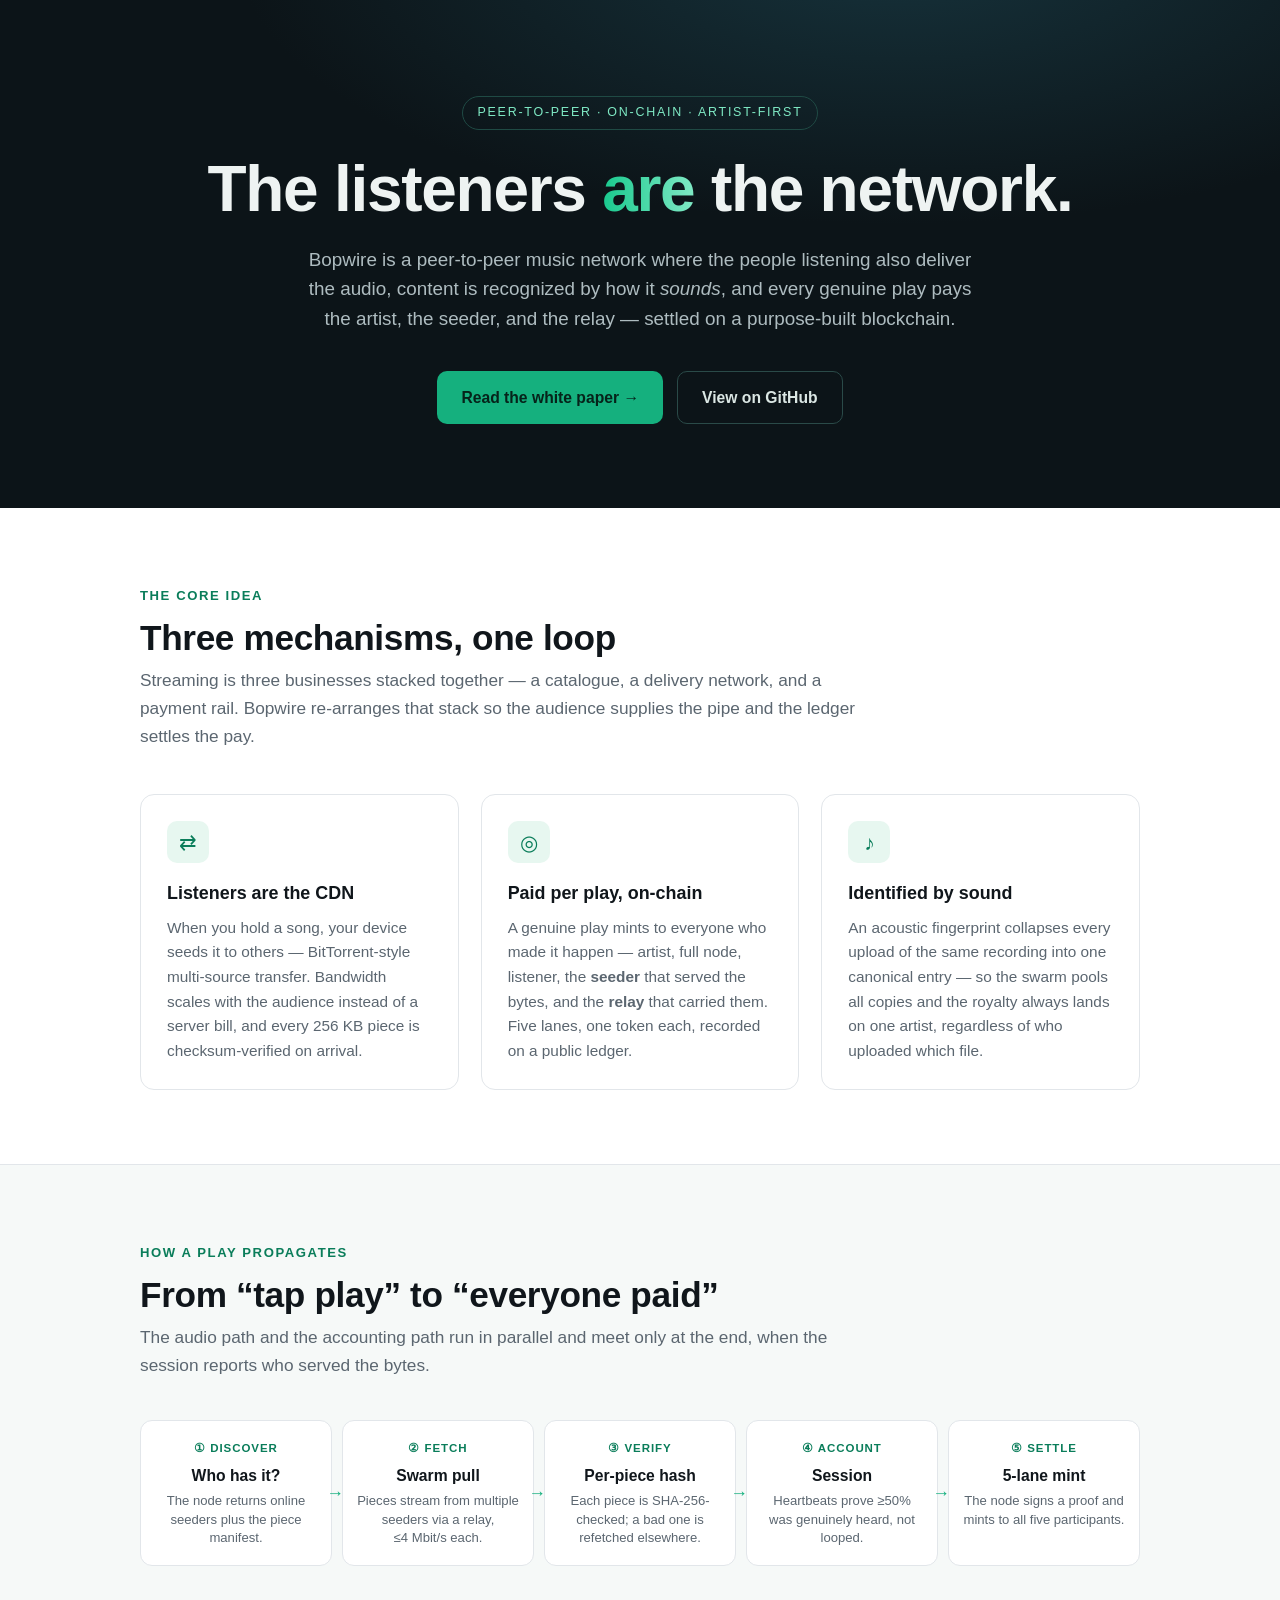
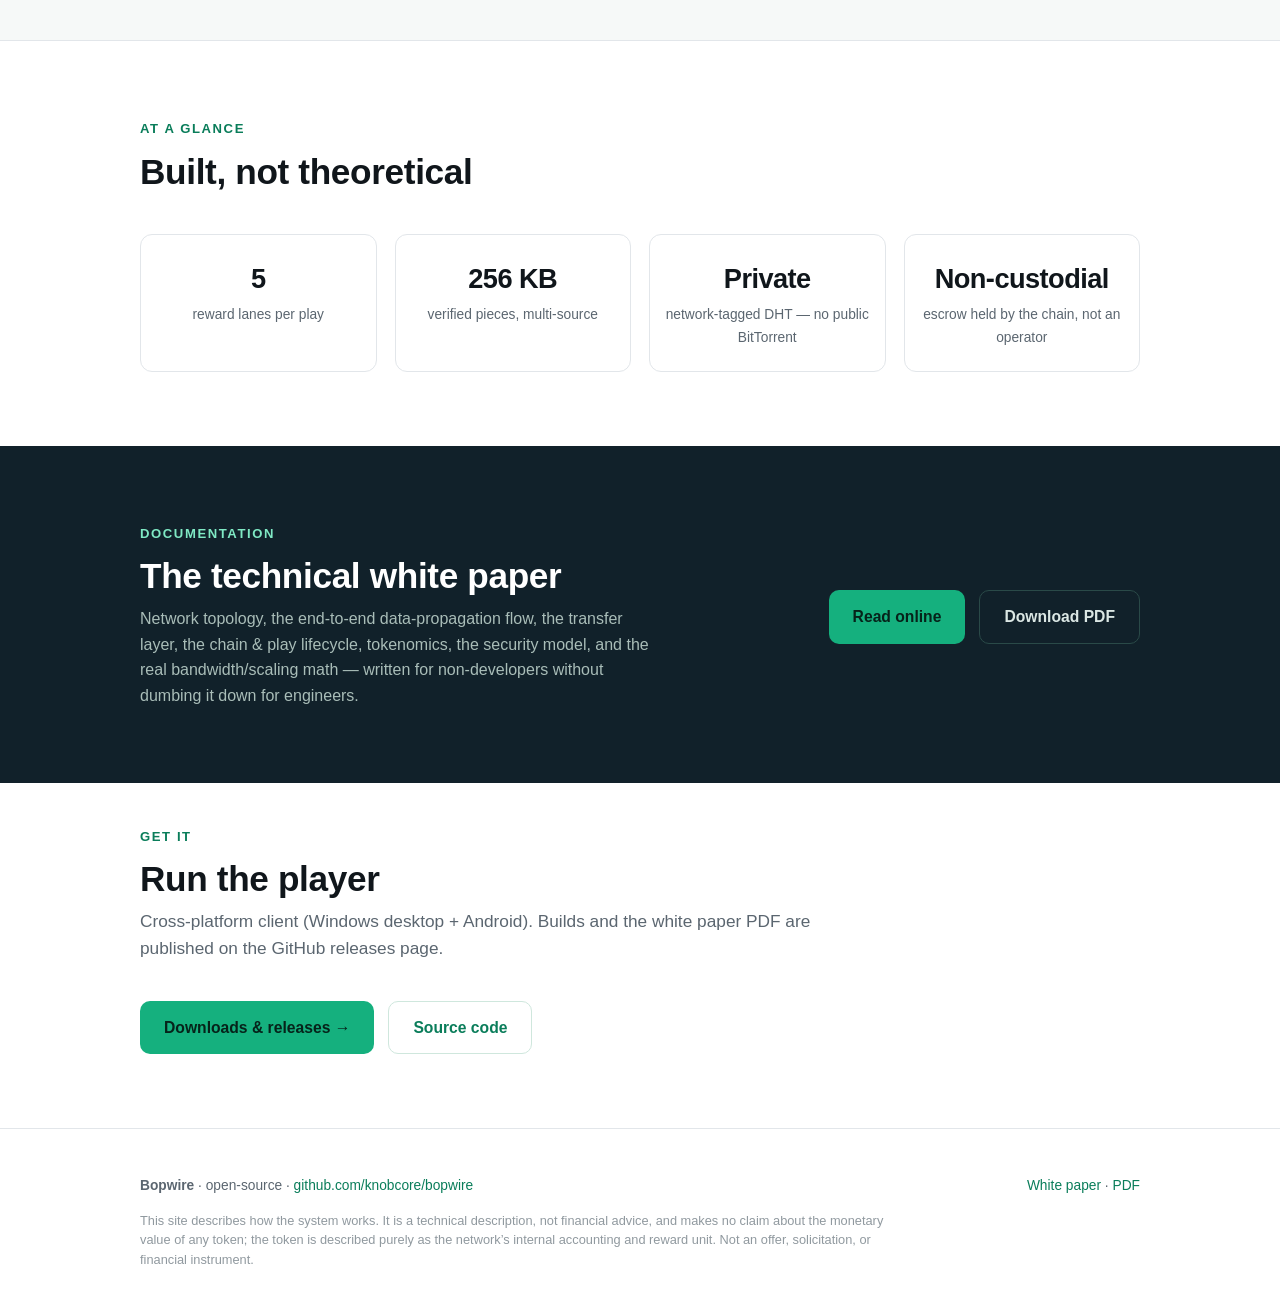
==== index.html @ 142aca7e "rebrand: MusicChain -> Bopwire across site + white paper Co-Authored-By: Claude Opus 4.8 (1M context" ====
<!doctype html>
<html lang="en">
<head>
<meta charset="utf-8">
<meta name="viewport" content="width=device-width,initial-scale=1">
<title>Bopwire — peer-to-peer music, paid per play</title>
<meta name="description" content="A peer-to-peer music network where the listeners are the infrastructure, content is verified by acoustic fingerprint, and every play settles on a purpose-built blockchain.">
<style>
:root{
  --ink:#10161b;--muted:#5b6670;--line:#e2e6ea;--bg:#ffffff;
  --accent:#15b07e;--accent-d:#0a7d5a;--dark:#0c1418;--dark2:#11212a;
}
*{box-sizing:border-box;margin:0;padding:0}
html{scroll-behavior:smooth}
body{background:var(--bg);color:var(--ink);
  font:16px/1.6 -apple-system,"Segoe UI",Roboto,Helvetica,Arial,sans-serif;-webkit-font-smoothing:antialiased}
a{color:var(--accent-d);text-decoration:none}
a:hover{text-decoration:underline}
.mono{font-family:"Cascadia Mono",Consolas,"SFMono-Regular",Menlo,monospace}

/* hero */
.hero{background:radial-gradient(1200px 500px at 70% -10%,#16323b 0%,var(--dark) 55%);
  color:#eef3f2;padding:96px 24px 84px;text-align:center;position:relative;overflow:hidden}
.hero .tag{display:inline-block;font-size:.78rem;letter-spacing:.14em;text-transform:uppercase;
  color:#7fe9c4;border:1px solid #1f4a44;border-radius:999px;padding:6px 14px;margin-bottom:26px}
.hero h1{font-size:clamp(2.4rem,6vw,4rem);line-height:1.05;letter-spacing:-.02em;font-weight:800}
.hero h1 .accent{background:linear-gradient(90deg,#19c98e,#7fe9c4);-webkit-background-clip:text;background-clip:text;color:transparent}
.hero p.sub{max-width:680px;margin:22px auto 0;font-size:1.18rem;color:#aebcc0;line-height:1.55}
.cta{margin-top:38px;display:flex;gap:14px;justify-content:center;flex-wrap:wrap}
.btn{display:inline-flex;align-items:center;gap:8px;padding:13px 24px;border-radius:10px;
  font-weight:600;font-size:.98rem;transition:transform .08s ease}
.btn:hover{text-decoration:none;transform:translateY(-1px)}
.btn-primary{background:var(--accent);color:#06231a}
.btn-ghost{background:transparent;color:#dbe7e4;border:1px solid #2a4a48}

/* sections */
section{padding:74px 24px}
.wrap{max-width:1000px;margin:0 auto}
.eyebrow{color:var(--accent-d);font-weight:700;font-size:.82rem;letter-spacing:.12em;text-transform:uppercase}
h2{font-size:clamp(1.6rem,3.5vw,2.2rem);line-height:1.15;letter-spacing:-.01em;margin:.3em 0 .2em}
.lead{color:var(--muted);font-size:1.08rem;max-width:720px;margin-top:.5em}

.pillars{display:grid;grid-template-columns:repeat(3,1fr);gap:22px;margin-top:44px}
.card{border:1px solid var(--line);border-radius:14px;padding:26px;background:#fff;
  transition:box-shadow .15s ease,border-color .15s ease}
.card:hover{box-shadow:0 8px 30px rgba(10,40,30,.07);border-color:#cfe7dd}
.card .ic{width:42px;height:42px;border-radius:10px;background:#e7f7f0;color:var(--accent-d);
  display:flex;align-items:center;justify-content:center;font-size:1.3rem;margin-bottom:16px}
.card h3{font-size:1.12rem;margin-bottom:8px}
.card p{color:var(--muted);font-size:.96rem}

/* loop diagram */
.loop{background:#f6f9f8;border-top:1px solid var(--line);border-bottom:1px solid var(--line)}
.flow{display:grid;grid-template-columns:repeat(5,1fr);gap:10px;margin-top:40px;align-items:stretch}
.node{background:#fff;border:1px solid var(--line);border-radius:12px;padding:18px 14px;text-align:center;position:relative}
.node .n{font-size:.72rem;color:var(--accent-d);font-weight:700;letter-spacing:.08em}
.node h4{font-size:.98rem;margin:6px 0 4px}
.node p{font-size:.82rem;color:var(--muted);line-height:1.4}
.node:not(:last-child)::after{content:"→";position:absolute;right:-13px;top:50%;transform:translateY(-50%);
  color:var(--accent);font-weight:700;font-size:1.1rem;z-index:2}

/* facts */
.facts{display:grid;grid-template-columns:repeat(4,1fr);gap:18px;margin-top:42px}
.fact{text-align:center;padding:22px 12px;border:1px solid var(--line);border-radius:12px}
.fact .big{font-size:1.7rem;font-weight:800;color:var(--ink);letter-spacing:-.02em}
.fact .lbl{color:var(--muted);font-size:.86rem;margin-top:4px}

/* paper band */
.paper{background:var(--dark2);color:#e7eeec}
.paper .wrap{display:flex;gap:40px;align-items:center;flex-wrap:wrap;justify-content:space-between}
.paper h2{color:#fff}
.paper p{color:#a9bdb8;max-width:520px;margin-top:10px}
.paper .links{display:flex;gap:14px;flex-wrap:wrap;margin-top:6px}

footer{padding:46px 24px;border-top:1px solid var(--line);color:var(--muted);font-size:.86rem}
footer .wrap{display:flex;justify-content:space-between;gap:20px;flex-wrap:wrap}
.disclaimer{margin-top:14px;font-size:.8rem;color:#90999f;max-width:760px;line-height:1.5}

@media(max-width:820px){
  .pillars{grid-template-columns:1fr}
  .flow{grid-template-columns:1fr;gap:26px}
  .node:not(:last-child)::after{content:"↓";right:50%;top:auto;bottom:-22px;transform:translateX(50%)}
  .facts{grid-template-columns:repeat(2,1fr)}
}
</style>
</head>
<body>

<header class="hero">
  <span class="tag">Peer-to-peer · on-chain · artist-first</span>
  <h1>The listeners <span class="accent">are</span> the network.</h1>
  <p class="sub">Bopwire is a peer-to-peer music network where the people listening also deliver the audio, content is recognized by how it <em>sounds</em>, and every genuine play pays the artist, the seeder, and the relay — settled on a purpose-built blockchain.</p>
  <div class="cta">
    <a class="btn btn-primary" href="whitepaper.html">Read the white paper →</a>
    <a class="btn btn-ghost" href="https://github.com/knobcore/bopwire">View on GitHub</a>
  </div>
</header>

<section>
  <div class="wrap">
    <span class="eyebrow">The core idea</span>
    <h2>Three mechanisms, one loop</h2>
    <p class="lead">Streaming is three businesses stacked together — a catalogue, a delivery network, and a payment rail. Bopwire re-arranges that stack so the audience supplies the pipe and the ledger settles the pay.</p>
    <div class="pillars">
      <div class="card">
        <div class="ic">⇄</div>
        <h3>Listeners are the CDN</h3>
        <p>When you hold a song, your device seeds it to others — BitTorrent-style multi-source transfer. Bandwidth scales with the audience instead of a server bill, and every 256&nbsp;KB piece is checksum-verified on arrival.</p>
      </div>
      <div class="card">
        <div class="ic">◎</div>
        <h3>Paid per play, on-chain</h3>
        <p>A genuine play mints to everyone who made it happen — artist, full node, listener, the <strong>seeder</strong> that served the bytes, and the <strong>relay</strong> that carried them. Five lanes, one token each, recorded on a public ledger.</p>
      </div>
      <div class="card">
        <div class="ic">♪</div>
        <h3>Identified by sound</h3>
        <p>An acoustic fingerprint collapses every upload of the same recording into one canonical entry — so the swarm pools all copies and the royalty always lands on one artist, regardless of who uploaded which file.</p>
      </div>
    </div>
  </div>
</section>

<section class="loop">
  <div class="wrap">
    <span class="eyebrow">How a play propagates</span>
    <h2>From “tap play” to “everyone paid”</h2>
    <p class="lead">The audio path and the accounting path run in parallel and meet only at the end, when the session reports who served the bytes.</p>
    <div class="flow">
      <div class="node"><div class="n">① DISCOVER</div><h4>Who has it?</h4><p>The node returns online seeders plus the piece manifest.</p></div>
      <div class="node"><div class="n">② FETCH</div><h4>Swarm pull</h4><p>Pieces stream from multiple seeders via a relay, ≤4&nbsp;Mbit/s each.</p></div>
      <div class="node"><div class="n">③ VERIFY</div><h4>Per-piece hash</h4><p>Each piece is SHA-256-checked; a bad one is refetched elsewhere.</p></div>
      <div class="node"><div class="n">④ ACCOUNT</div><h4>Session</h4><p>Heartbeats prove ≥50% was genuinely heard, not looped.</p></div>
      <div class="node"><div class="n">⑤ SETTLE</div><h4>5-lane mint</h4><p>The node signs a proof and mints to all five participants.</p></div>
    </div>
  </div>
</section>

<section>
  <div class="wrap">
    <span class="eyebrow">At a glance</span>
    <h2>Built, not theoretical</h2>
    <div class="facts">
      <div class="fact"><div class="big">5</div><div class="lbl">reward lanes per play</div></div>
      <div class="fact"><div class="big">256&nbsp;KB</div><div class="lbl">verified pieces, multi-source</div></div>
      <div class="fact"><div class="big">Private</div><div class="lbl">network-tagged DHT — no public BitTorrent</div></div>
      <div class="fact"><div class="big">Non-custodial</div><div class="lbl">escrow held by the chain, not an operator</div></div>
    </div>
  </div>
</section>

<section class="paper">
  <div class="wrap">
    <div>
      <span class="eyebrow" style="color:#7fe9c4">Documentation</span>
      <h2>The technical white paper</h2>
      <p>Network topology, the end-to-end data-propagation flow, the transfer layer, the chain &amp; play lifecycle, tokenomics, the security model, and the real bandwidth/scaling math — written for non-developers without dumbing it down for engineers.</p>
    </div>
    <div class="links">
      <a class="btn btn-primary" href="whitepaper.html">Read online</a>
      <a class="btn btn-ghost" href="whitepaper.pdf">Download PDF</a>
    </div>
  </div>
</section>

<section style="padding-top:40px">
  <div class="wrap">
    <span class="eyebrow">Get it</span>
    <h2>Run the player</h2>
    <p class="lead">Cross-platform client (Windows desktop + Android). Builds and the white paper PDF are published on the GitHub releases page.</p>
    <div class="cta" style="justify-content:flex-start">
      <a class="btn btn-primary" href="https://github.com/knobcore/bopwire/releases">Downloads &amp; releases →</a>
      <a class="btn btn-ghost" style="color:#0a7d5a;border-color:#cfe7dd" href="https://github.com/knobcore/bopwire">Source code</a>
    </div>
  </div>
</section>

<footer>
  <div class="wrap">
    <div><strong>Bopwire</strong> · open-source · <a href="https://github.com/knobcore/bopwire">github.com/knobcore/bopwire</a></div>
    <div><a href="whitepaper.html">White paper</a> · <a href="whitepaper.pdf">PDF</a></div>
  </div>
  <div class="wrap"><p class="disclaimer">This site describes how the system works. It is a technical description, not financial advice, and makes no claim about the monetary value of any token; the token is described purely as the network’s internal accounting and reward unit. Not an offer, solicitation, or financial instrument.</p></div>
</footer>

</body>
</html>
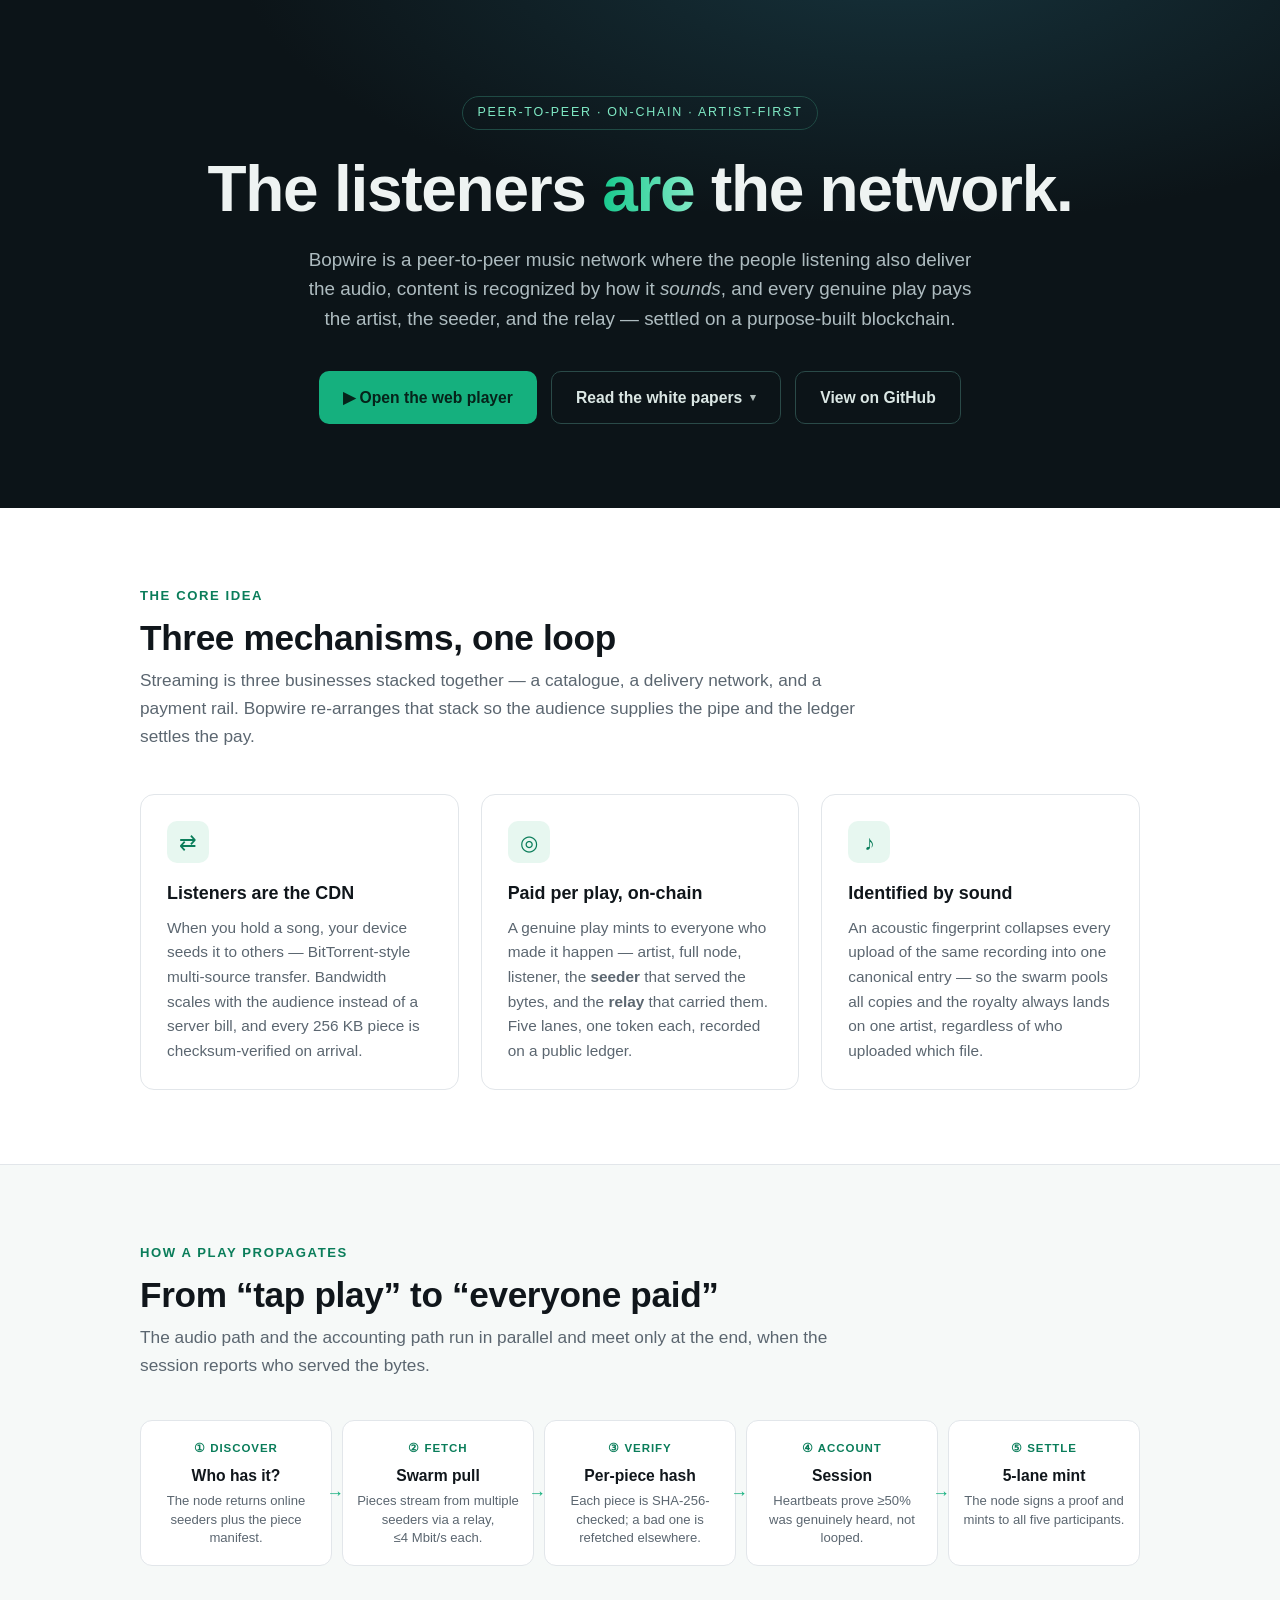
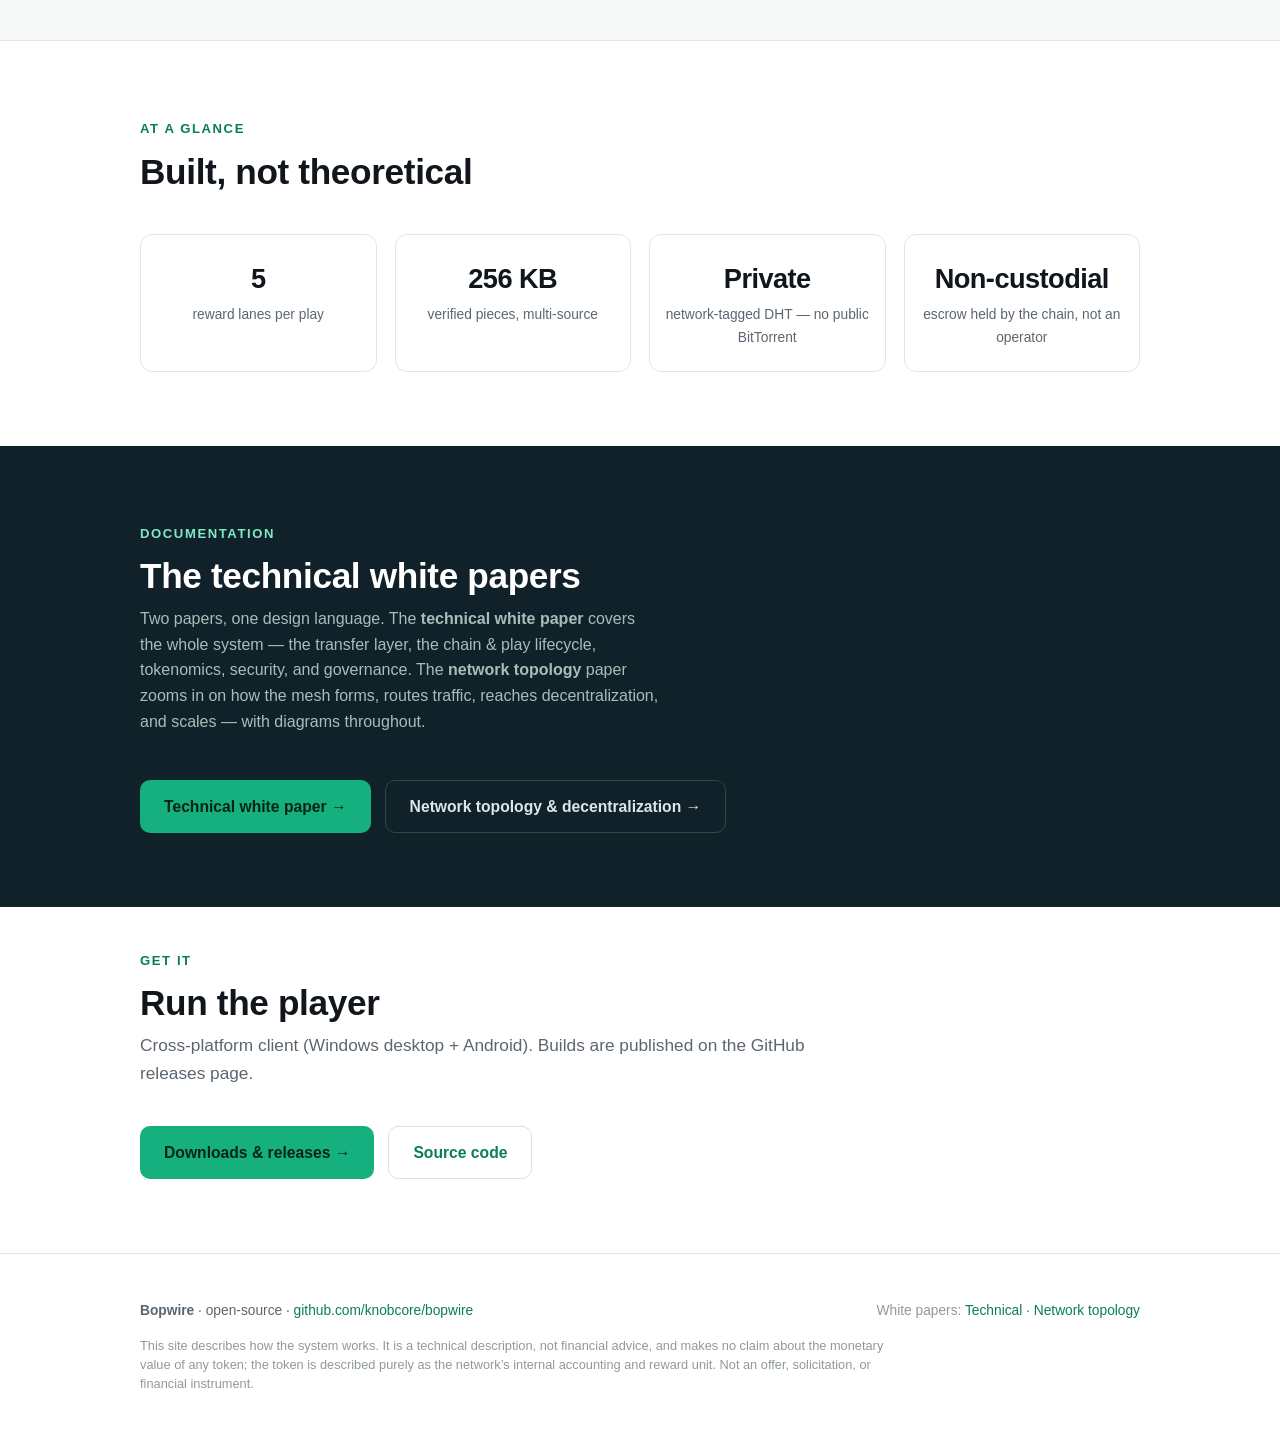
==== commit e4ef66ae: "site: add Network Topology white paper + multi-paper menu Adds a second technical white paper (white" ====
--- a/index.html
+++ b/index.html
@@ -20,7 +20,7 @@
 
 /* hero */
 .hero{background:radial-gradient(1200px 500px at 70% -10%,#16323b 0%,var(--dark) 55%);
-  color:#eef3f2;padding:96px 24px 84px;text-align:center;position:relative;overflow:hidden}
+  color:#eef3f2;padding:96px 24px 84px;text-align:center;position:relative}
 .hero .tag{display:inline-block;font-size:.78rem;letter-spacing:.14em;text-transform:uppercase;
   color:#7fe9c4;border:1px solid #1f4a44;border-radius:999px;padding:6px 14px;margin-bottom:26px}
 .hero h1{font-size:clamp(2.4rem,6vw,4rem);line-height:1.05;letter-spacing:-.02em;font-weight:800}
@@ -33,6 +33,27 @@
 .btn-primary{background:var(--accent);color:#06231a}
 .btn-ghost{background:transparent;color:#dbe7e4;border:1px solid #2a4a48}
 
+/* white-paper dropdown (holds multiple papers) */
+.papers{position:relative;display:inline-block}
+.papers>summary{list-style:none;cursor:pointer}
+.papers>summary::-webkit-details-marker{display:none}
+.papers>summary::marker{content:""}
+.papers .caret{transition:transform .15s ease;font-size:.7em;opacity:.8}
+.papers[open] .caret{transform:rotate(180deg)}
+.papers-menu{position:absolute;top:calc(100% + 8px);left:0;z-index:30;min-width:320px;
+  background:#fff;border:1px solid var(--line);border-radius:14px;
+  box-shadow:0 16px 48px rgba(10,40,30,.22);padding:8px;text-align:left}
+.papers-menu .hd{font-size:.68rem;letter-spacing:.1em;text-transform:uppercase;
+  color:var(--muted);font-weight:700;padding:8px 12px 5px}
+.papers-menu a{display:block;padding:11px 12px;border-radius:9px;color:var(--ink)}
+.papers-menu a:hover{background:#eef7f3;text-decoration:none}
+.papers-menu a strong{display:block;font-size:.96rem;color:var(--ink)}
+.papers-menu a span{display:block;font-size:.82rem;color:var(--muted);margin-top:2px;line-height:1.4}
+/* light context (paper band / footer) */
+.paper .papers-menu a:hover,footer .papers-menu a:hover{background:#eef7f3}
+/* the hero must let the menu overflow its clipped box */
+.papers[open]{z-index:30}
+
 /* sections */
 section{padding:74px 24px}
 .wrap{max-width:1000px;margin:0 auto}
@@ -91,7 +112,15 @@
   <h1>The listeners <span class="accent">are</span> the network.</h1>
   <p class="sub">Bopwire is a peer-to-peer music network where the people listening also deliver the audio, content is recognized by how it <em>sounds</em>, and every genuine play pays the artist, the seeder, and the relay — settled on a purpose-built blockchain.</p>
   <div class="cta">
-    <a class="btn btn-primary" href="whitepaper.html">Read the white paper →</a>
+    <a class="btn btn-primary" href="player/">▶ Open the web player</a>
+    <details class="papers">
+      <summary class="btn btn-ghost">Read the white papers <span class="caret">▾</span></summary>
+      <div class="papers-menu">
+        <div class="hd">Technical white papers</div>
+        <a href="whitepaper.html"><strong>Technical white paper</strong><span>The full system — mechanisms, transfer layer, chain, economics, security &amp; governance.</span></a>
+        <a href="whitepaper-network.html"><strong>Network Topology &amp; Decentralization</strong><span>How the mesh forms, routes traffic, and scales — with diagrams.</span></a>
+      </div>
+    </details>
     <a class="btn btn-ghost" href="https://github.com/knobcore/bopwire">View on GitHub</a>
   </div>
 </header>
@@ -153,12 +182,12 @@
   <div class="wrap">
     <div>
       <span class="eyebrow" style="color:#7fe9c4">Documentation</span>
-      <h2>The technical white paper</h2>
-      <p>Network topology, the end-to-end data-propagation flow, the transfer layer, the chain &amp; play lifecycle, tokenomics, the security model, and the real bandwidth/scaling math — written for non-developers without dumbing it down for engineers.</p>
+      <h2>The technical white papers</h2>
+      <p>Two papers, one design language. The <strong>technical white paper</strong> covers the whole system — the transfer layer, the chain &amp; play lifecycle, tokenomics, security, and governance. The <strong>network topology</strong> paper zooms in on how the mesh forms, routes traffic, reaches decentralization, and scales — with diagrams throughout.</p>
     </div>
     <div class="links">
-      <a class="btn btn-primary" href="whitepaper.html">Read online</a>
-      <a class="btn btn-ghost" href="whitepaper.pdf">Download PDF</a>
+      <a class="btn btn-primary" href="whitepaper.html">Technical white paper →</a>
+      <a class="btn btn-ghost" href="whitepaper-network.html" style="color:#dbe7e4;border-color:#2a4a48">Network topology &amp; decentralization →</a>
     </div>
   </div>
 </section>
@@ -167,7 +196,7 @@
   <div class="wrap">
     <span class="eyebrow">Get it</span>
     <h2>Run the player</h2>
-    <p class="lead">Cross-platform client (Windows desktop + Android). Builds and the white paper PDF are published on the GitHub releases page.</p>
+    <p class="lead">Cross-platform client (Windows desktop + Android). Builds are published on the GitHub releases page.</p>
     <div class="cta" style="justify-content:flex-start">
       <a class="btn btn-primary" href="https://github.com/knobcore/bopwire/releases">Downloads &amp; releases →</a>
       <a class="btn btn-ghost" style="color:#0a7d5a;border-color:#cfe7dd" href="https://github.com/knobcore/bopwire">Source code</a>
@@ -178,7 +207,8 @@
 <footer>
   <div class="wrap">
     <div><strong>Bopwire</strong> · open-source · <a href="https://github.com/knobcore/bopwire">github.com/knobcore/bopwire</a></div>
-    <div><a href="whitepaper.html">White paper</a> · <a href="whitepaper.pdf">PDF</a></div>
+    <div class="foot-papers"><span style="color:#90999f">White papers:</span>
+      <a href="whitepaper.html">Technical</a> · <a href="whitepaper-network.html">Network topology</a></div>
   </div>
   <div class="wrap"><p class="disclaimer">This site describes how the system works. It is a technical description, not financial advice, and makes no claim about the monetary value of any token; the token is described purely as the network’s internal accounting and reward unit. Not an offer, solicitation, or financial instrument.</p></div>
 </footer>
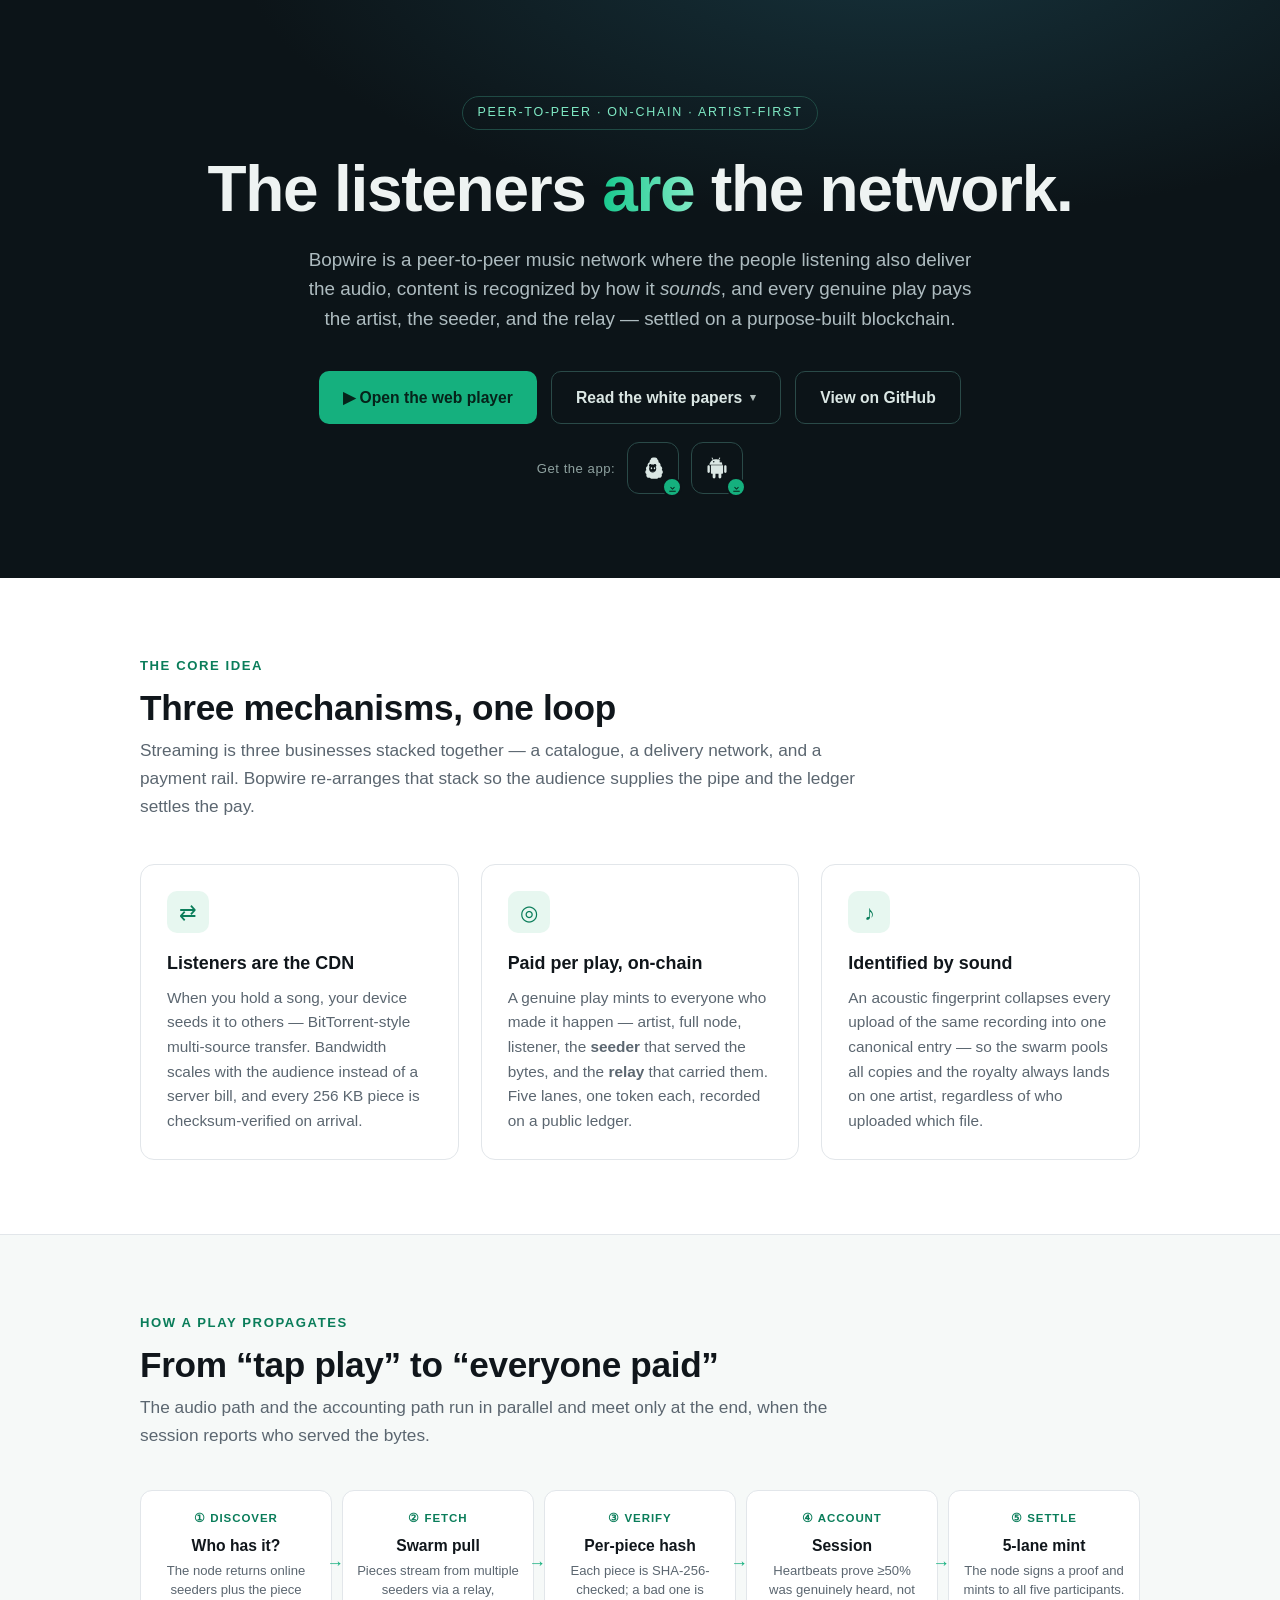
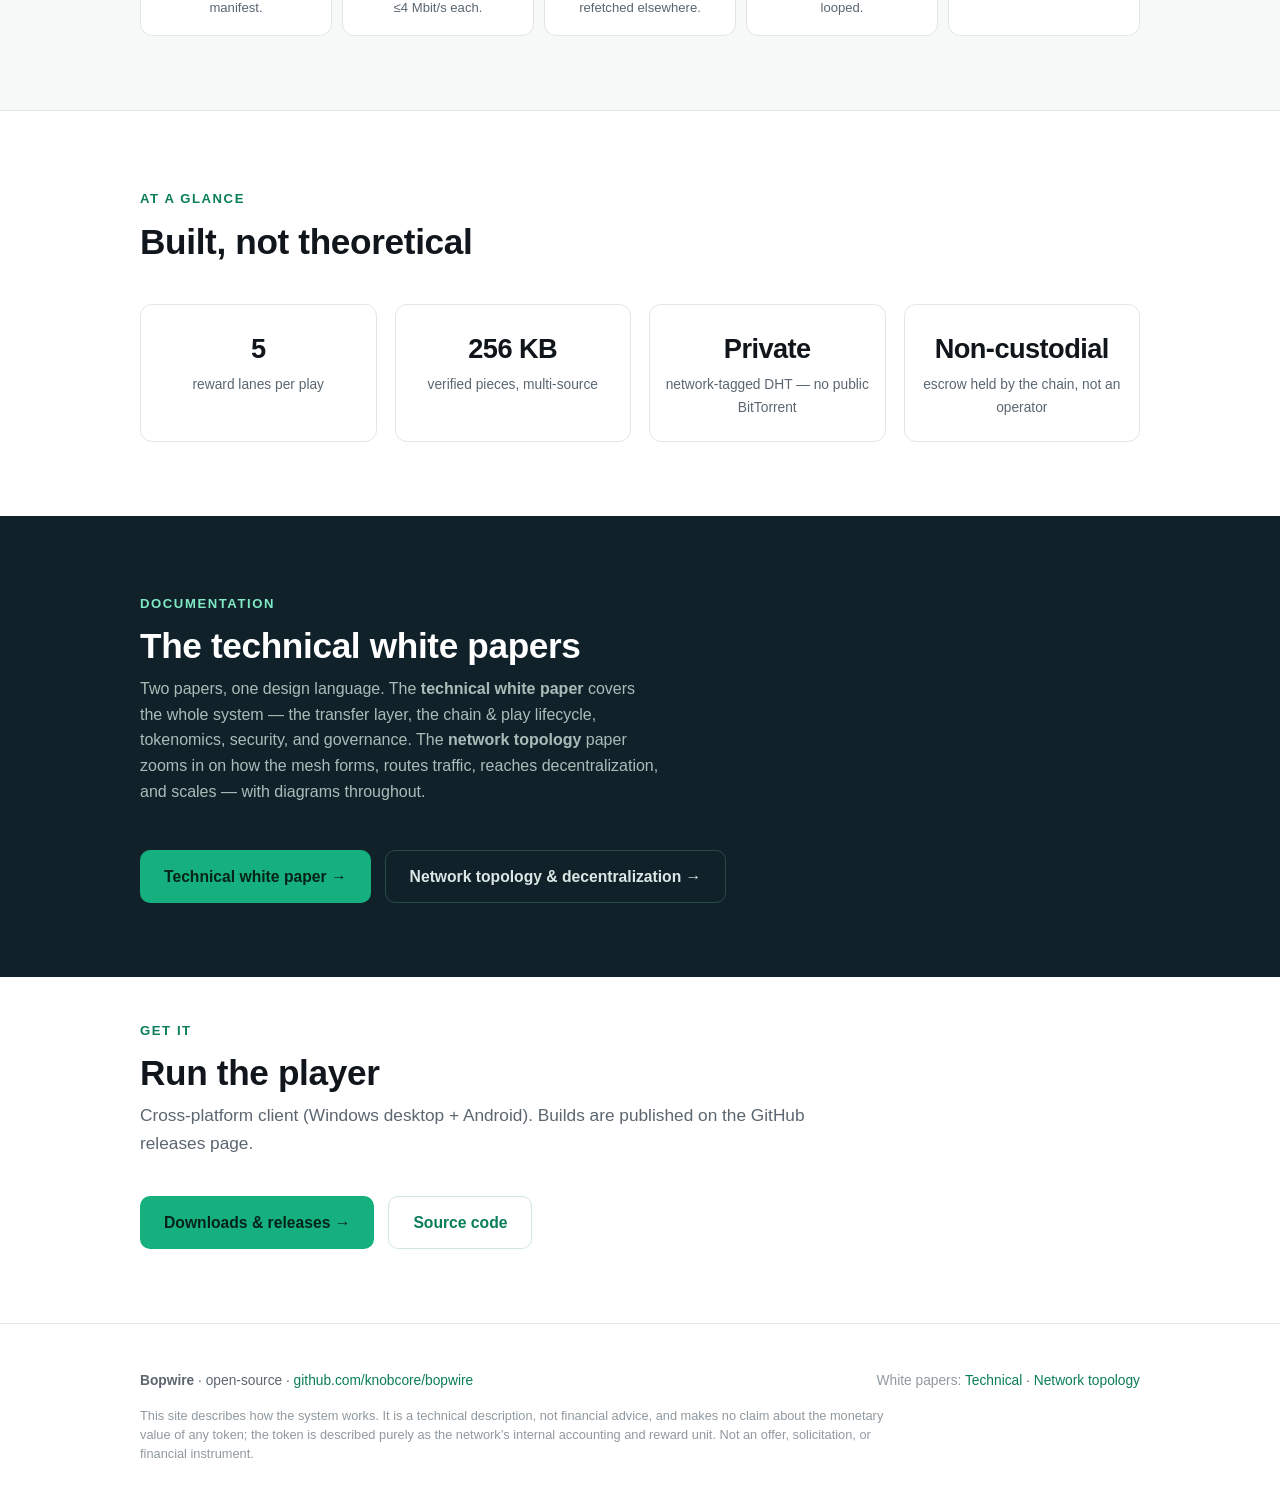
==== commit 66a4d8fa: "Direct download buttons for Linux and Android on the front page Two icon buttons under the hero CTA," ====
--- a/index.html
+++ b/index.html
@@ -27,6 +27,23 @@
 .hero h1 .accent{background:linear-gradient(90deg,#19c98e,#7fe9c4);-webkit-background-clip:text;background-clip:text;color:transparent}
 .hero p.sub{max-width:680px;margin:22px auto 0;font-size:1.18rem;color:#aebcc0;line-height:1.55}
 .cta{margin-top:38px;display:flex;gap:14px;justify-content:center;flex-wrap:wrap}
+/* Direct-download buttons: monochrome platform glyph + a small download
+   badge overlaid at the corner. These are plain <a> tags pointed straight
+   at the binary asset on the GitHub release — GitHub serves those with
+   Content-Disposition: attachment, so the browser already starts a
+   download on click without any JS; the "download" attribute is kept only
+   as a same-origin-safe hint, since it is silently ignored cross-origin. */
+.get-app{margin-top:18px;display:flex;gap:12px;justify-content:center;align-items:center;flex-wrap:wrap}
+.get-app .label{font-size:.82rem;color:#8fa2a0;letter-spacing:.04em}
+.icon-dl{position:relative;display:inline-flex;align-items:center;justify-content:center;
+  width:52px;height:52px;border-radius:12px;background:transparent;
+  border:1px solid #2a4a48;color:#dbe7e4;transition:border-color .15s ease,transform .12s ease}
+.icon-dl:hover{border-color:var(--accent);transform:translateY(-1px);text-decoration:none}
+.icon-dl svg.glyph{width:26px;height:26px;fill:currentColor}
+.icon-dl .badge{position:absolute;right:-4px;bottom:-4px;width:20px;height:20px;border-radius:50%;
+  background:var(--accent);color:#06231a;display:flex;align-items:center;justify-content:center;
+  border:2px solid var(--dark)}
+.icon-dl .badge svg{width:11px;height:11px;fill:currentColor}
 .btn{display:inline-flex;align-items:center;gap:8px;padding:13px 24px;border-radius:10px;
   font-weight:600;font-size:.98rem;transition:transform .08s ease}
 .btn:hover{text-decoration:none;transform:translateY(-1px)}
@@ -123,6 +140,23 @@
     </details>
     <a class="btn btn-ghost" href="https://github.com/knobcore/bopwire">View on GitHub</a>
   </div>
+  <div class="get-app">
+    <span class="label">Get the app:</span>
+    <a class="icon-dl" href="https://github.com/knobcore/bopwire/releases/latest/download/bopwire-linux-x86_64.AppImage"
+       download aria-label="Download for Linux (AppImage)" title="Download for Linux (AppImage)">
+      <svg class="glyph" viewBox="0 0 24 24" aria-hidden="true">
+        <path d="M12 2.2c-1.1 0-2 .8-2.1 1.9-.6.3-1 .9-1 1.6v1.1C7.6 7.4 7 8.4 7 9.6v.6c-.9.4-1.5 1.3-1.5 2.3 0 .5.1.9.4 1.3-.6.4-1 1.1-1 1.9 0 .8.5 1.5 1.1 1.9-.1.3-.2.6-.2 1 0 1.4 1.1 2.5 2.5 2.5.3 0 .6-.1.9-.2.4.6 1.1 1.1 1.9 1.1h3.8c.8 0 1.5-.4 1.9-1.1.3.1.6.2.9.2 1.4 0 2.5-1.1 2.5-2.5 0-.4-.1-.7-.2-1 .7-.4 1.1-1.1 1.1-1.9 0-.8-.4-1.5-1-1.9.2-.4.4-.8.4-1.3 0-1-.6-1.9-1.5-2.3v-.6c0-1.2-.6-2.2-1.9-2.8V5.7c0-.7-.4-1.3-1-1.6-.1-1.1-1-1.9-2.1-1.9zm-2.3 6.1c.5 0 1 .3 1.2.8.2-.2.5-.3.8-.3s.6.1.8.3c.2-.5.7-.8 1.2-.8.8 0 1.4.6 1.4 1.4 0 .5-.2.9-.6 1.1.3.6.5 1.3.5 2 0 2-1.6 3.4-3.3 3.4s-3.3-1.4-3.3-3.4c0-.7.2-1.4.5-2-.4-.2-.6-.6-.6-1.1 0-.8.6-1.4 1.4-1.4zm.9 3.1c-.4 0-.7.4-.7.9s.3.9.7.9.7-.4.7-.9-.3-.9-.7-.9zm2.8 0c-.4 0-.7.4-.7.9s.3.9.7.9.7-.4.7-.9-.3-.9-.7-.9zm-3.6 3.2c.5.7 1.3 1.2 2.2 1.2s1.7-.5 2.2-1.2c-.4.6-1.3 1-2.2 1s-1.8-.4-2.2-1z"/>
+      </svg>
+      <span class="badge"><svg viewBox="0 0 24 24" aria-hidden="true"><path d="M12 3v11.2l3.6-3.6L17 12l-5 5-5-5 1.4-1.4 3.6 3.6V3h1zM5 19h14v2H5v-2z"/></svg></span>
+    </a>
+    <a class="icon-dl" href="https://github.com/knobcore/bopwire/releases/latest/download/bopwire-android.apk"
+       download aria-label="Download for Android (APK)" title="Download for Android (APK)">
+      <svg class="glyph" viewBox="0 0 24 24" aria-hidden="true">
+        <path d="M6.4 9.5v6.8c0 .5.4.9.9.9h.7v3.1c0 .7.6 1.3 1.3 1.3s1.3-.6 1.3-1.3v-3.1h2.8v3.1c0 .7.6 1.3 1.3 1.3s1.3-.6 1.3-1.3v-3.1h.7c.5 0 .9-.4.9-.9V9.5H6.4zm-2.1 0c-.6 0-1.1.5-1.1 1.1v4.9c0 .6.5 1.1 1.1 1.1s1.1-.5 1.1-1.1v-4.9c0-.6-.5-1.1-1.1-1.1zm15.4 0c-.6 0-1.1.5-1.1 1.1v4.9c0 .6.5 1.1 1.1 1.1s1.1-.5 1.1-1.1v-4.9c0-.6-.5-1.1-1.1-1.1zM8.1 4.6l-1-1.7c-.1-.2 0-.4.2-.5.2-.1.4 0 .5.2l1 1.8c.7-.3 1.4-.4 2.2-.4s1.5.1 2.2.4l1-1.8c.1-.2.3-.3.5-.2.2.1.3.3.2.5l-1 1.7c1.7.9 2.9 2.5 3.1 4.4H5c.2-1.9 1.4-3.5 3.1-4.4zM9 7c.4 0 .7-.3.7-.7S9.4 5.6 9 5.6s-.7.3-.7.7.3.7.7.7zm6 0c.4 0 .7-.3.7-.7s-.3-.7-.7-.7-.7.3-.7.7.3.7.7.7z"/>
+      </svg>
+      <span class="badge"><svg viewBox="0 0 24 24" aria-hidden="true"><path d="M12 3v11.2l3.6-3.6L17 12l-5 5-5-5 1.4-1.4 3.6 3.6V3h1zM5 19h14v2H5v-2z"/></svg></span>
+    </a>
+  </div>
 </header>
 
 <section>
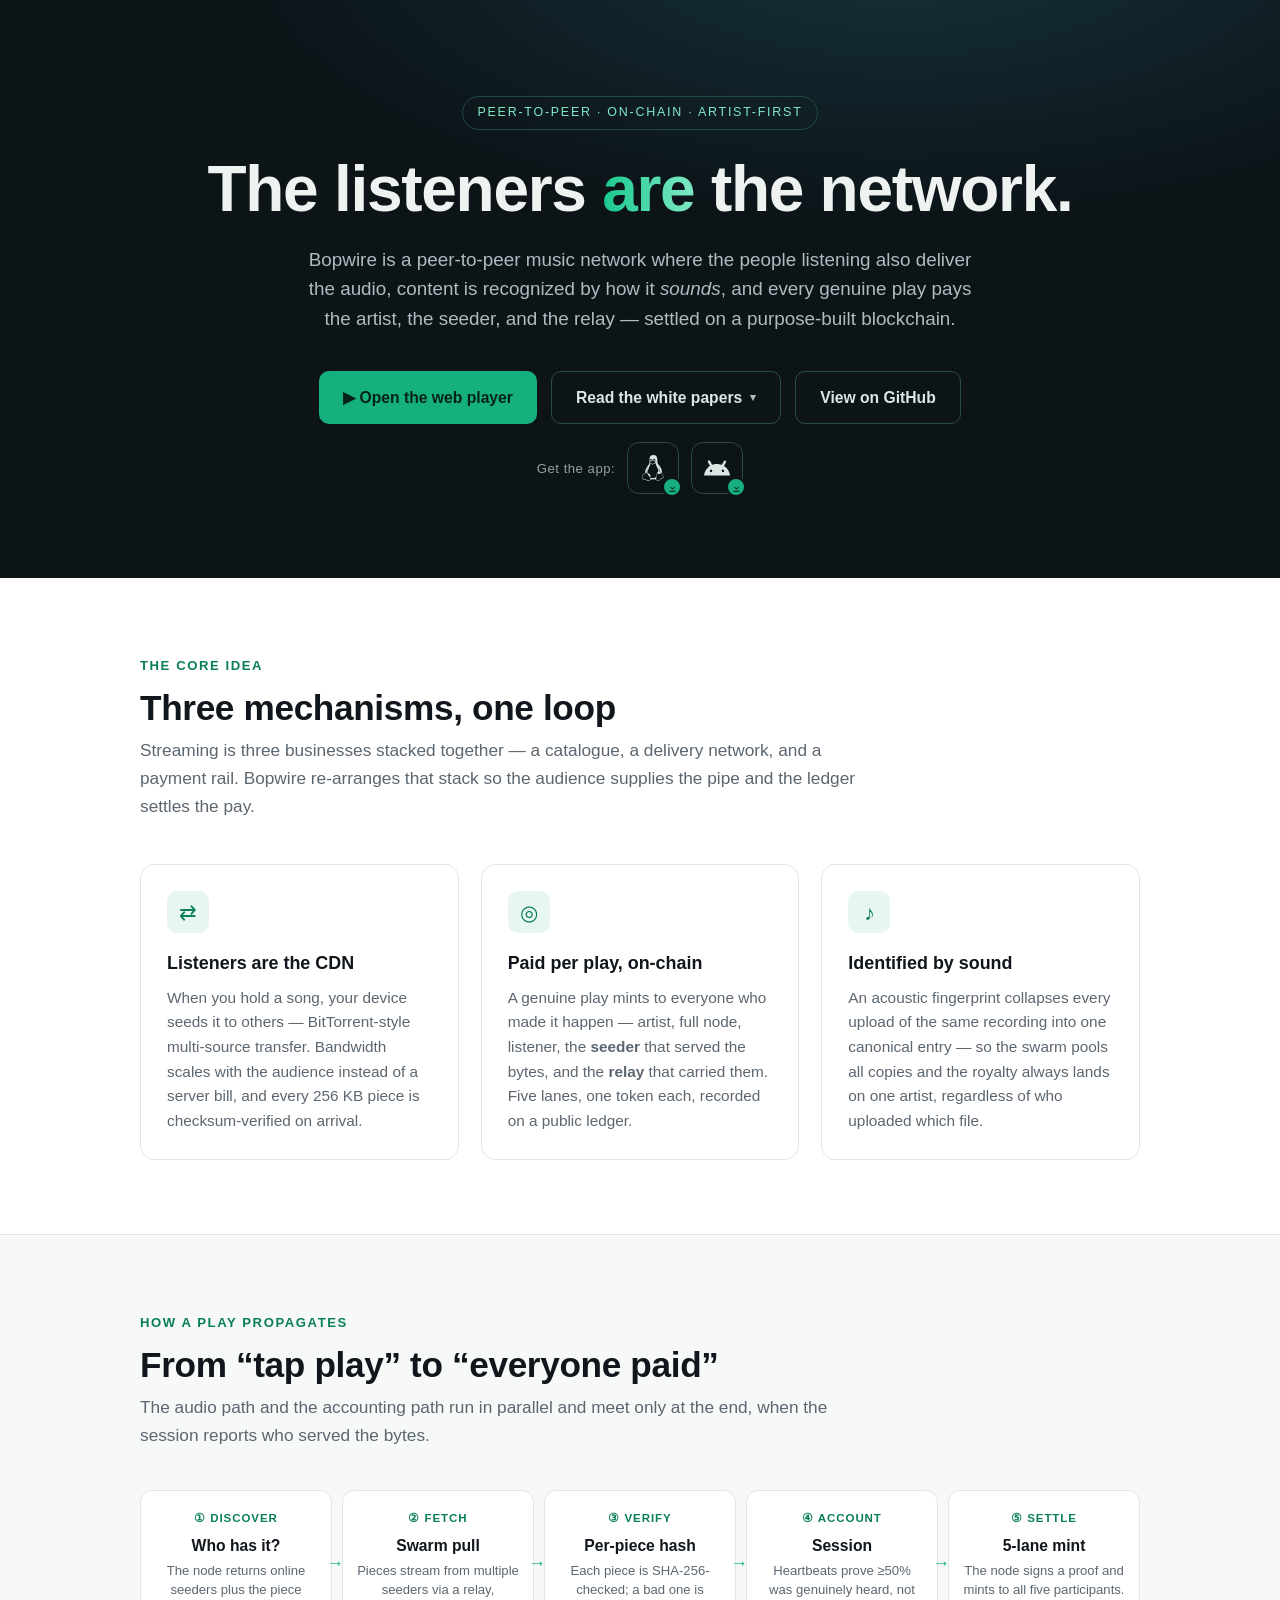
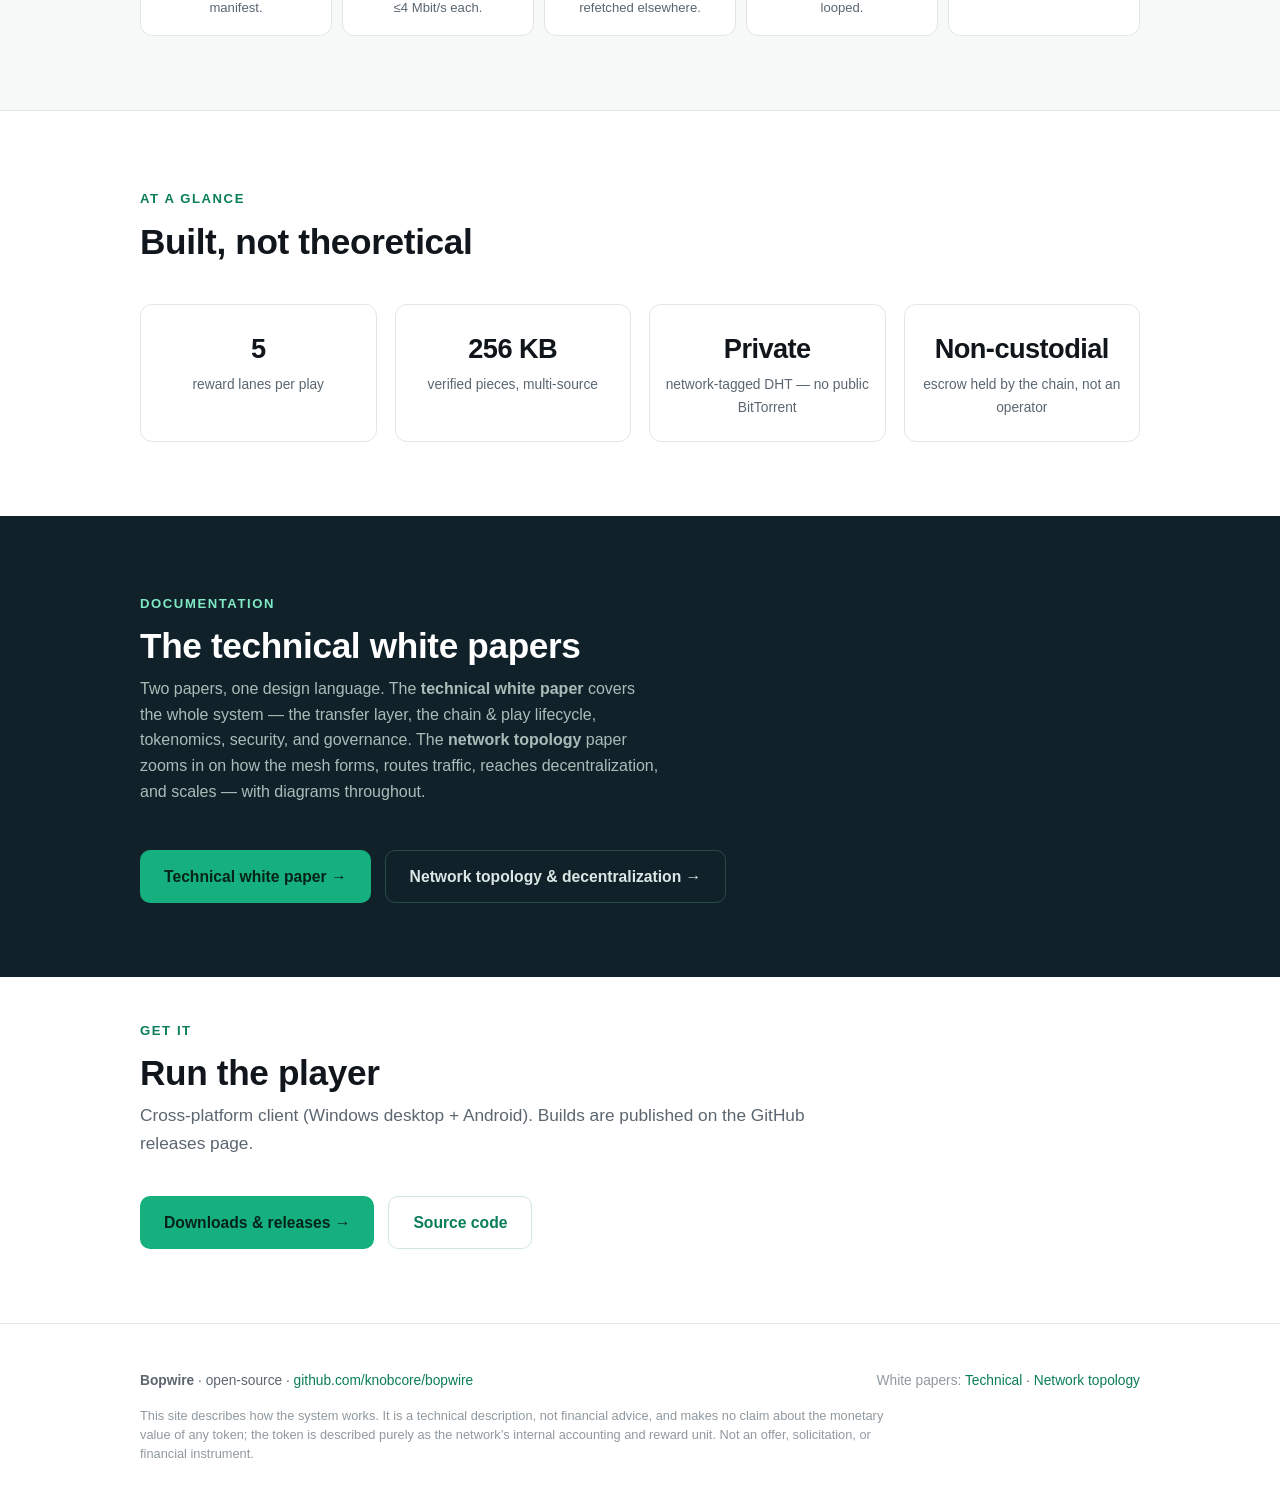
==== commit 99c8d2fe: "Use real Tux and Android glyphs for the download buttons The hand-drawn penguin path was a poor appr" ====
--- a/index.html
+++ b/index.html
@@ -145,14 +145,14 @@
     <a class="icon-dl" href="https://github.com/knobcore/bopwire/releases/latest/download/bopwire-linux-x86_64.AppImage"
        download aria-label="Download for Linux (AppImage)" title="Download for Linux (AppImage)">
       <svg class="glyph" viewBox="0 0 24 24" aria-hidden="true">
-        <path d="M12 2.2c-1.1 0-2 .8-2.1 1.9-.6.3-1 .9-1 1.6v1.1C7.6 7.4 7 8.4 7 9.6v.6c-.9.4-1.5 1.3-1.5 2.3 0 .5.1.9.4 1.3-.6.4-1 1.1-1 1.9 0 .8.5 1.5 1.1 1.9-.1.3-.2.6-.2 1 0 1.4 1.1 2.5 2.5 2.5.3 0 .6-.1.9-.2.4.6 1.1 1.1 1.9 1.1h3.8c.8 0 1.5-.4 1.9-1.1.3.1.6.2.9.2 1.4 0 2.5-1.1 2.5-2.5 0-.4-.1-.7-.2-1 .7-.4 1.1-1.1 1.1-1.9 0-.8-.4-1.5-1-1.9.2-.4.4-.8.4-1.3 0-1-.6-1.9-1.5-2.3v-.6c0-1.2-.6-2.2-1.9-2.8V5.7c0-.7-.4-1.3-1-1.6-.1-1.1-1-1.9-2.1-1.9zm-2.3 6.1c.5 0 1 .3 1.2.8.2-.2.5-.3.8-.3s.6.1.8.3c.2-.5.7-.8 1.2-.8.8 0 1.4.6 1.4 1.4 0 .5-.2.9-.6 1.1.3.6.5 1.3.5 2 0 2-1.6 3.4-3.3 3.4s-3.3-1.4-3.3-3.4c0-.7.2-1.4.5-2-.4-.2-.6-.6-.6-1.1 0-.8.6-1.4 1.4-1.4zm.9 3.1c-.4 0-.7.4-.7.9s.3.9.7.9.7-.4.7-.9-.3-.9-.7-.9zm2.8 0c-.4 0-.7.4-.7.9s.3.9.7.9.7-.4.7-.9-.3-.9-.7-.9zm-3.6 3.2c.5.7 1.3 1.2 2.2 1.2s1.7-.5 2.2-1.2c-.4.6-1.3 1-2.2 1s-1.8-.4-2.2-1z"/>
+        <path d="M12.504 0c-.155 0-.315.008-.48.021-4.226.333-3.105 4.807-3.17 6.298-.076 1.092-.3 1.953-1.05 3.02-.885 1.051-2.127 2.75-2.716 4.521-.278.832-.41 1.684-.287 2.489a.424.424 0 00-.11.135c-.26.268-.45.6-.663.839-.199.199-.485.267-.797.4-.313.136-.658.269-.864.68-.09.189-.136.394-.132.602 0 .199.027.4.055.536.058.399.116.728.04.97-.249.68-.28 1.145-.106 1.484.174.334.535.47.94.601.81.2 1.91.135 2.774.6.926.466 1.866.67 2.616.47.526-.116.97-.464 1.208-.946.587-.003 1.23-.269 2.26-.334.699-.058 1.574.267 2.577.2.025.134.063.198.114.333l.003.003c.391.778 1.113 1.132 1.884 1.071.771-.06 1.592-.536 2.257-1.306.631-.765 1.683-1.084 2.378-1.503.348-.199.629-.469.649-.853.023-.4-.2-.811-.714-1.376v-.097l-.003-.003c-.17-.2-.25-.535-.338-.926-.085-.401-.182-.786-.492-1.046h-.003c-.059-.054-.123-.067-.188-.135a.357.357 0 00-.19-.064c.431-1.278.264-2.55-.173-3.694-.533-1.41-1.465-2.638-2.175-3.483-.796-1.005-1.576-1.957-1.56-3.368.026-2.152.236-6.133-3.544-6.139zm.529 3.405h.013c.213 0 .396.062.584.198.19.135.33.332.438.533.105.259.158.459.166.724 0-.02.006-.04.006-.06v.105a.086.086 0 01-.004-.021l-.004-.024a1.807 1.807 0 01-.15.706.953.953 0 01-.213.335.71.71 0 00-.088-.042c-.104-.045-.198-.064-.284-.133a1.312 1.312 0 00-.22-.066c.05-.06.146-.133.183-.198.053-.128.082-.264.088-.402v-.02a1.21 1.21 0 00-.061-.4c-.045-.134-.101-.2-.183-.333-.084-.066-.167-.132-.267-.132h-.016c-.093 0-.176.03-.262.132a.8.8 0 00-.205.334 1.18 1.18 0 00-.09.4v.019c.002.089.008.179.02.267-.193-.067-.438-.135-.607-.202a1.635 1.635 0 01-.018-.2v-.02a1.772 1.772 0 01.15-.768c.082-.22.232-.406.43-.533a.985.985 0 01.594-.2zm-2.962.059h.036c.142 0 .27.048.399.135.146.129.264.288.344.465.09.199.14.4.153.667v.004c.007.134.006.2-.002.266v.08c-.03.007-.056.018-.083.024-.152.055-.274.135-.393.2.012-.09.013-.18.003-.267v-.015c-.012-.133-.04-.2-.082-.333a.613.613 0 00-.166-.267.248.248 0 00-.183-.064h-.021c-.071.006-.13.04-.186.132a.552.552 0 00-.12.27.944.944 0 00-.023.33v.015c.012.135.037.2.08.334.046.134.098.2.166.268.01.009.02.018.034.024-.07.057-.117.07-.176.136a.304.304 0 01-.131.068 2.62 2.62 0 01-.275-.402 1.772 1.772 0 01-.155-.667 1.759 1.759 0 01.08-.668 1.43 1.43 0 01.283-.535c.128-.133.26-.2.418-.2zm1.37 1.706c.332 0 .733.065 1.216.399.293.2.523.269 1.052.468h.003c.255.136.405.266.478.399v-.131a.571.571 0 01.016.47c-.123.31-.516.643-1.063.842v.002c-.268.135-.501.333-.775.465-.276.135-.588.292-1.012.267a1.139 1.139 0 01-.448-.067 3.566 3.566 0 01-.322-.198c-.195-.135-.363-.332-.612-.465v-.005h-.005c-.4-.246-.616-.512-.686-.71-.07-.268-.005-.47.193-.6.224-.135.38-.271.483-.336.104-.074.143-.102.176-.131h.002v-.003c.169-.202.436-.47.839-.601.139-.036.294-.065.466-.065zm2.8 2.142c.358 1.417 1.196 3.475 1.735 4.473.286.534.855 1.659 1.102 3.024.156-.005.33.018.513.064.646-1.671-.546-3.467-1.089-3.966-.22-.2-.232-.335-.123-.335.59.534 1.365 1.572 1.646 2.757.13.535.16 1.104.021 1.67.067.028.135.06.205.067 1.032.534 1.413.938 1.23 1.537v-.043c-.06-.003-.12 0-.18 0h-.016c.151-.467-.182-.825-1.065-1.224-.915-.4-1.646-.336-1.77.465-.008.043-.013.066-.018.135-.068.023-.139.053-.209.064-.43.268-.662.669-.793 1.187-.13.533-.17 1.156-.205 1.869v.003c-.02.334-.17.838-.319 1.35-1.5 1.072-3.58 1.538-5.348.334a2.645 2.645 0 00-.402-.533 1.45 1.45 0 00-.275-.333c.182 0 .338-.03.465-.067a.615.615 0 00.314-.334c.108-.267 0-.697-.345-1.163-.345-.467-.931-.995-1.788-1.521-.63-.4-.986-.87-1.15-1.396-.165-.534-.143-1.085-.015-1.645.245-1.07.873-2.11 1.274-2.763.107-.065.037.135-.408.974-.396.751-1.14 2.497-.122 3.854a8.123 8.123 0 01.647-2.876c.564-1.278 1.743-3.504 1.836-5.268.048.036.217.135.289.202.218.133.38.333.59.465.21.201.477.335.876.335.039.003.075.006.11.006.412 0 .73-.134.997-.268.29-.134.52-.334.74-.4h.005c.467-.135.835-.402 1.044-.7zm2.185 8.958c.037.6.343 1.245.882 1.377.588.134 1.434-.333 1.791-.765l.211-.01c.315-.007.577.01.847.268l.003.003c.208.199.305.53.391.876.085.4.154.78.409 1.066.486.527.645.906.636 1.14l.003-.007v.018l-.003-.012c-.015.262-.185.396-.498.595-.63.401-1.746.712-2.457 1.57-.618.737-1.37 1.14-2.036 1.191-.664.053-1.237-.2-1.574-.898l-.005-.003c-.21-.4-.12-1.025.056-1.69.176-.668.428-1.344.463-1.897.037-.714.076-1.335.195-1.814.12-.465.308-.797.641-.984l.045-.022zm-10.814.049h.01c.053 0 .105.005.157.014.376.055.706.333 1.023.752l.91 1.664.003.003c.243.533.754 1.064 1.189 1.637.434.598.77 1.131.729 1.57v.006c-.057.744-.48 1.148-1.125 1.294-.645.135-1.52.002-2.395-.464-.968-.536-2.118-.469-2.857-.602-.369-.066-.61-.2-.723-.4-.11-.2-.113-.602.123-1.23v-.004l.002-.003c.117-.334.03-.752-.027-1.118-.055-.401-.083-.71.043-.94.16-.334.396-.4.69-.533.294-.135.64-.202.915-.47h.002v-.002c.256-.268.445-.601.668-.838.19-.201.38-.336.663-.336zm7.159-9.074c-.435.201-.945.535-1.488.535-.542 0-.97-.267-1.28-.466-.154-.134-.28-.268-.373-.335-.164-.134-.144-.333-.074-.333.109.016.129.134.199.2.096.066.215.2.36.333.292.2.68.467 1.167.467.485 0 1.053-.267 1.398-.466.195-.135.445-.334.648-.467.156-.136.149-.267.279-.267.128.016.034.134-.147.332a8.097 8.097 0 01-.69.468zm-1.082-1.583V5.64c-.006-.02.013-.042.029-.05.074-.043.18-.027.26.004.063 0 .16.067.15.135-.006.049-.085.066-.135.066-.055 0-.092-.043-.141-.068-.052-.018-.146-.008-.163-.065zm-.551 0c-.02.058-.113.049-.166.066-.047.025-.086.068-.14.068-.05 0-.13-.02-.136-.068-.01-.066.088-.133.15-.133.08-.031.184-.047.259-.005.019.009.036.03.03.05v.02h.003z"/>
       </svg>
       <span class="badge"><svg viewBox="0 0 24 24" aria-hidden="true"><path d="M12 3v11.2l3.6-3.6L17 12l-5 5-5-5 1.4-1.4 3.6 3.6V3h1zM5 19h14v2H5v-2z"/></svg></span>
     </a>
     <a class="icon-dl" href="https://github.com/knobcore/bopwire/releases/latest/download/bopwire-android.apk"
        download aria-label="Download for Android (APK)" title="Download for Android (APK)">
       <svg class="glyph" viewBox="0 0 24 24" aria-hidden="true">
-        <path d="M6.4 9.5v6.8c0 .5.4.9.9.9h.7v3.1c0 .7.6 1.3 1.3 1.3s1.3-.6 1.3-1.3v-3.1h2.8v3.1c0 .7.6 1.3 1.3 1.3s1.3-.6 1.3-1.3v-3.1h.7c.5 0 .9-.4.9-.9V9.5H6.4zm-2.1 0c-.6 0-1.1.5-1.1 1.1v4.9c0 .6.5 1.1 1.1 1.1s1.1-.5 1.1-1.1v-4.9c0-.6-.5-1.1-1.1-1.1zm15.4 0c-.6 0-1.1.5-1.1 1.1v4.9c0 .6.5 1.1 1.1 1.1s1.1-.5 1.1-1.1v-4.9c0-.6-.5-1.1-1.1-1.1zM8.1 4.6l-1-1.7c-.1-.2 0-.4.2-.5.2-.1.4 0 .5.2l1 1.8c.7-.3 1.4-.4 2.2-.4s1.5.1 2.2.4l1-1.8c.1-.2.3-.3.5-.2.2.1.3.3.2.5l-1 1.7c1.7.9 2.9 2.5 3.1 4.4H5c.2-1.9 1.4-3.5 3.1-4.4zM9 7c.4 0 .7-.3.7-.7S9.4 5.6 9 5.6s-.7.3-.7.7.3.7.7.7zm6 0c.4 0 .7-.3.7-.7s-.3-.7-.7-.7-.7.3-.7.7.3.7.7.7z"/>
+        <path d="M18.4395 5.5586c-.675 1.1664-1.352 2.3318-2.0274 3.498-.0366-.0155-.0742-.0286-.1113-.043-1.8249-.6957-3.484-.8-4.42-.787-1.8551.0185-3.3544.4643-4.2597.8203-.084-.1494-1.7526-3.021-2.0215-3.4864a1.1451 1.1451 0 0 0-.1406-.1914c-.3312-.364-.9054-.4859-1.379-.203-.475.282-.7136.9361-.3886 1.5019 1.9466 3.3696-.0966-.2158 1.9473 3.3593.0172.031-.4946.2642-1.3926 1.0177C2.8987 12.176.452 14.772 0 18.9902h24c-.119-1.1108-.3686-2.099-.7461-3.0683-.7438-1.9118-1.8435-3.2928-2.7402-4.1836a12.1048 12.1048 0 0 0-2.1309-1.6875c.6594-1.122 1.312-2.2559 1.9649-3.3848.2077-.3615.1886-.7956-.0079-1.1191a1.1001 1.1001 0 0 0-.8515-.5332c-.5225-.0536-.9392.3128-1.0488.5449zm-.0391 8.461c.3944.5926.324 1.3306-.1563 1.6503-.4799.3197-1.188.0985-1.582-.4941-.3944-.5927-.324-1.3307.1563-1.6504.4727-.315 1.1812-.1086 1.582.4941zM7.207 13.5273c.4803.3197.5506 1.0577.1563 1.6504-.394.5926-1.1038.8138-1.584.4941-.48-.3197-.5503-1.0577-.1563-1.6504.4008-.6021 1.1087-.8106 1.584-.4941z"/>
       </svg>
       <span class="badge"><svg viewBox="0 0 24 24" aria-hidden="true"><path d="M12 3v11.2l3.6-3.6L17 12l-5 5-5-5 1.4-1.4 3.6 3.6V3h1zM5 19h14v2H5v-2z"/></svg></span>
     </a>
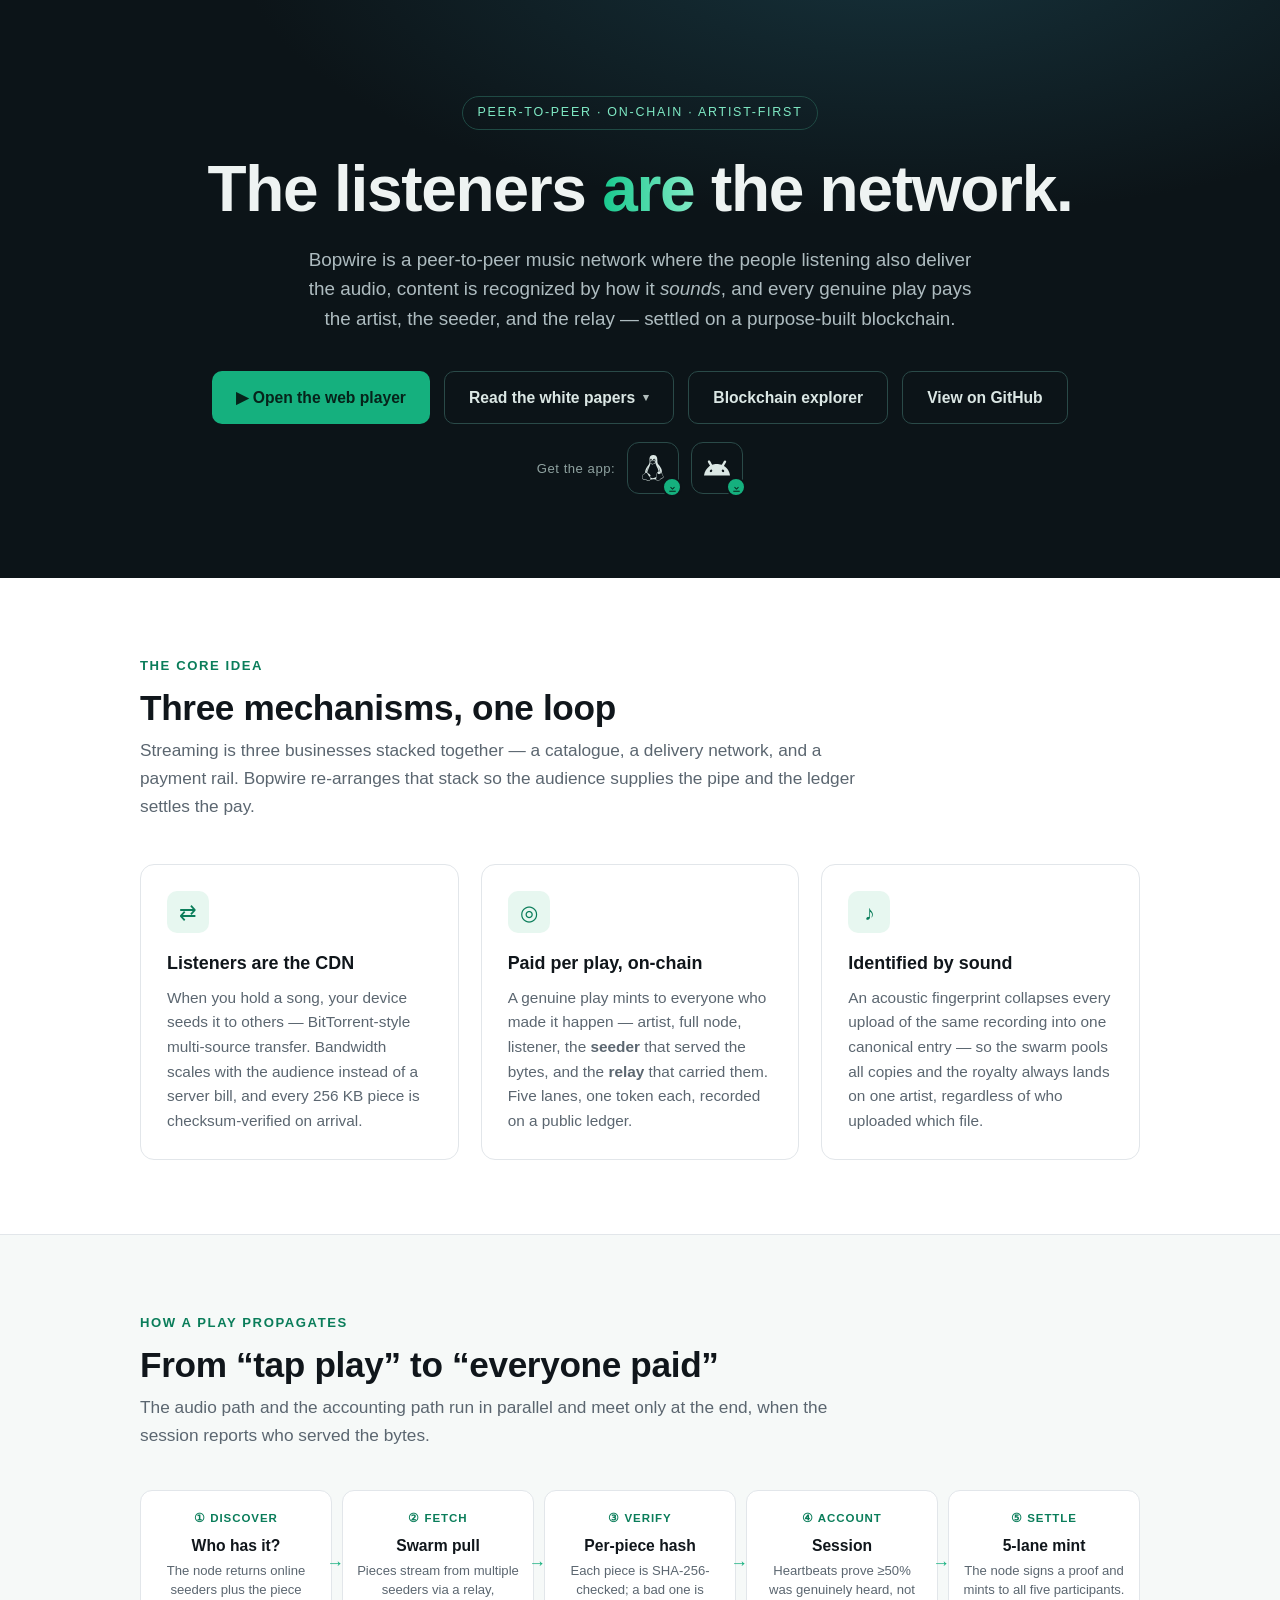
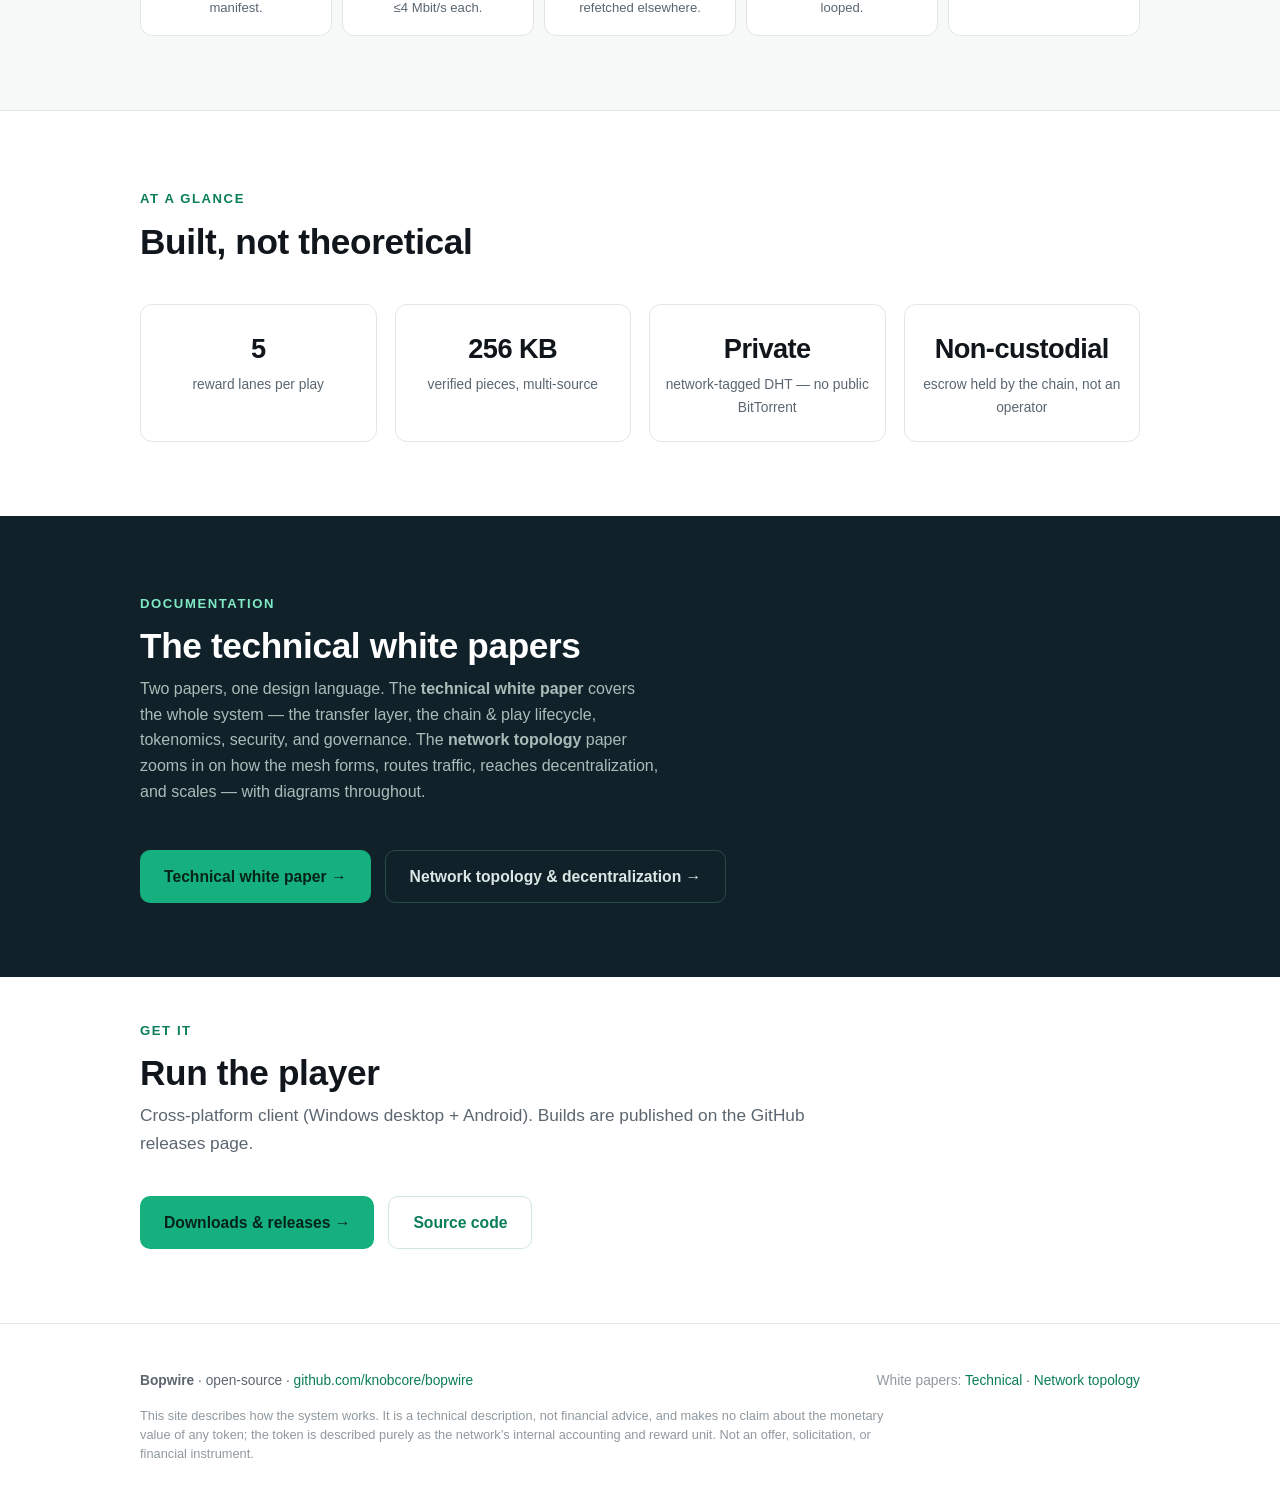
==== commit 0b5e2718: "Link the blockchain explorer from the homepage It was only reachable from inside the web player, as " ====
--- a/index.html
+++ b/index.html
@@ -138,6 +138,7 @@
         <a href="whitepaper-network.html"><strong>Network Topology &amp; Decentralization</strong><span>How the mesh forms, routes traffic, and scales — with diagrams.</span></a>
       </div>
     </details>
+    <a class="btn btn-ghost" href="player/explorer.html">Blockchain explorer</a>
     <a class="btn btn-ghost" href="https://github.com/knobcore/bopwire">View on GitHub</a>
   </div>
   <div class="get-app">
